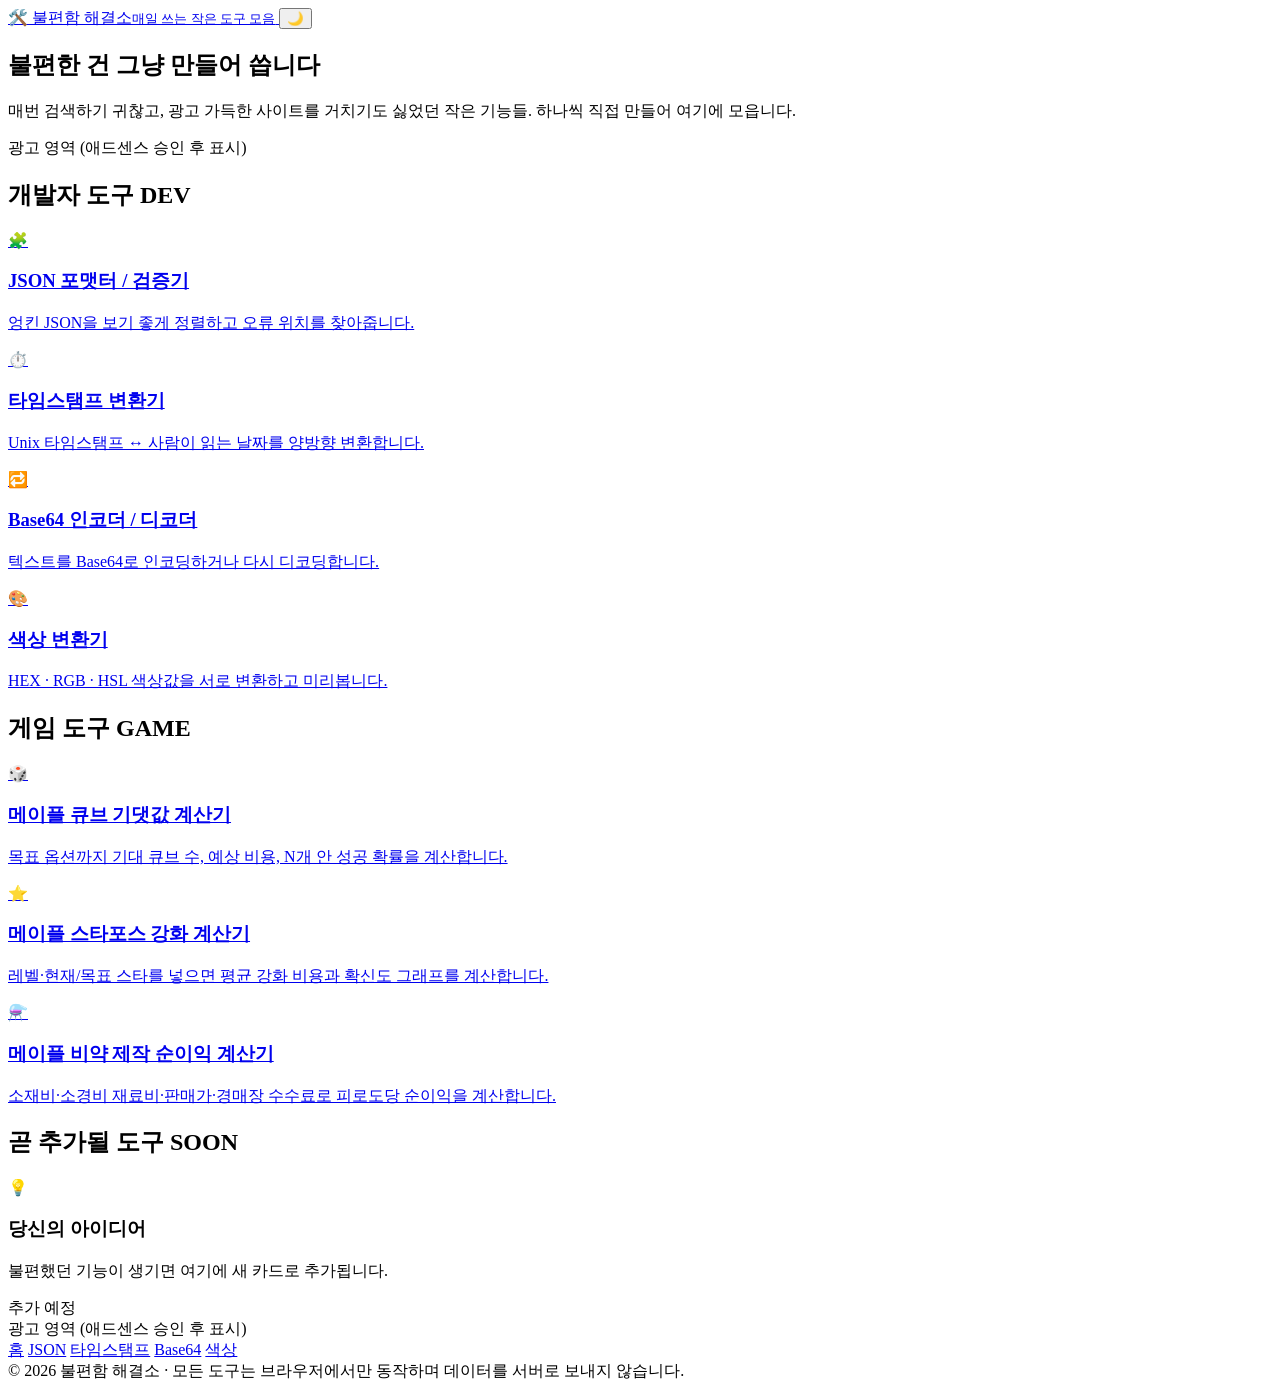
==== index.html @ 4e78b4d0 "Add site root files" ====
<!DOCTYPE html>
<html lang="ko">
<head>
  <meta charset="UTF-8" />
  <meta name="viewport" content="width=device-width, initial-scale=1.0" />
  <title>불편함 해결소 — 매일 쓰는 작은 도구 모음</title>
  <meta name="description" content="평소 불편했던 것들을 하나씩 도구로 만들어 모아둔 무료 웹 도구 모음. JSON 포맷터, 타임스탬프 변환기, Base64, 색상 변환기 등." />
  <meta name="theme-color" content="#4f46e5" />
  <link rel="icon" href="data:image/svg+xml,<svg xmlns='http://www.w3.org/2000/svg' viewBox='0 0 100 100'><text y='.9em' font-size='90'>🛠️</text></svg>" />
  <link rel="stylesheet" href="assets/style.css" />

  <!-- ===== Google AdSense ===== -->
  <!-- 애드센스 승인 후 아래 주석을 풀고 ca-pub-XXXXXXXXXXXXXXXX 를 본인 게시자 ID로 교체하세요 -->
  <!--
  <script async src="https://pagead2.googlesyndication.com/pagead/js/adsbygoogle.js?client=ca-pub-XXXXXXXXXXXXXXXX" crossorigin="anonymous"></script>
  -->
</head>
<body>
  <header class="site-header">
    <div class="header-inner">
      <a class="brand" href="index.html">
        <span class="logo">🛠️</span>
        <span>불편함 해결소<small>매일 쓰는 작은 도구 모음</small></span>
      </a>
      <button class="theme-toggle" onclick="toggleTheme()" aria-label="테마 전환">🌙</button>
    </div>
  </header>

  <main class="wrap">
    <section class="hero">
      <h1>불편한 건 그냥 만들어 씁니다</h1>
      <p>매번 검색하기 귀찮고, 광고 가득한 사이트를 거치기도 싫었던 작은 기능들. 하나씩 직접 만들어 여기에 모읍니다.</p>
    </section>

    <!-- 광고 슬롯 (상단) -->
    <div class="ad-slot" aria-label="광고 영역">광고 영역 (애드센스 승인 후 표시)</div>

    <h2 class="section-title">개발자 도구 <span class="pill">DEV</span></h2>
    <div class="grid">
      <a class="card" href="tools/json-formatter.html">
        <div class="emoji">🧩</div>
        <h3>JSON 포맷터 / 검증기</h3>
        <p>엉킨 JSON을 보기 좋게 정렬하고 오류 위치를 찾아줍니다.</p>
      </a>
      <a class="card" href="tools/timestamp.html">
        <div class="emoji">⏱️</div>
        <h3>타임스탬프 변환기</h3>
        <p>Unix 타임스탬프 ↔ 사람이 읽는 날짜를 양방향 변환합니다.</p>
      </a>
      <a class="card" href="tools/base64.html">
        <div class="emoji">🔁</div>
        <h3>Base64 인코더 / 디코더</h3>
        <p>텍스트를 Base64로 인코딩하거나 다시 디코딩합니다.</p>
      </a>
      <a class="card" href="tools/color-converter.html">
        <div class="emoji">🎨</div>
        <h3>색상 변환기</h3>
        <p>HEX · RGB · HSL 색상값을 서로 변환하고 미리봅니다.</p>
      </a>
    </div>

    <h2 class="section-title">게임 도구 <span class="pill">GAME</span></h2>
    <div class="grid">
      <a class="card" href="tools/cube-calculator.html">
        <div class="emoji">🎲</div>
        <h3>메이플 큐브 기댓값 계산기</h3>
        <p>목표 옵션까지 기대 큐브 수, 예상 비용, N개 안 성공 확률을 계산합니다.</p>
      </a>
      <a class="card" href="tools/starforce-calculator.html">
        <div class="emoji">⭐</div>
        <h3>메이플 스타포스 강화 계산기</h3>
        <p>레벨·현재/목표 스타를 넣으면 평균 강화 비용과 확신도 그래프를 계산합니다.</p>
      </a>
      <a class="card" href="tools/potion-calculator.html">
        <div class="emoji">⚗️</div>
        <h3>메이플 비약 제작 순이익 계산기</h3>
        <p>소재비·소경비 재료비·판매가·경매장 수수료로 피로도당 순이익을 계산합니다.</p>
      </a>
    </div>

    <h2 class="section-title">곧 추가될 도구 <span class="pill">SOON</span></h2>
    <div class="grid">
      <div class="card soon">
        <div class="emoji">💡</div>
        <h3>당신의 아이디어</h3>
        <p>불편했던 기능이 생기면 여기에 새 카드로 추가됩니다.</p>
        <span class="tag">추가 예정</span>
      </div>
    </div>

    <!-- 광고 슬롯 (하단) -->
    <div class="ad-slot" aria-label="광고 영역">광고 영역 (애드센스 승인 후 표시)</div>
  </main>

  <footer class="site-footer">
    <nav>
      <a href="index.html">홈</a>
      <a href="tools/json-formatter.html">JSON</a>
      <a href="tools/timestamp.html">타임스탬프</a>
      <a href="tools/base64.html">Base64</a>
      <a href="tools/color-converter.html">색상</a>
    </nav>
    <div>© 2026 불편함 해결소 · 모든 도구는 브라우저에서만 동작하며 데이터를 서버로 보내지 않습니다.</div>
  </footer>

  <script src="assets/app.js"></script>
</body>
</html>
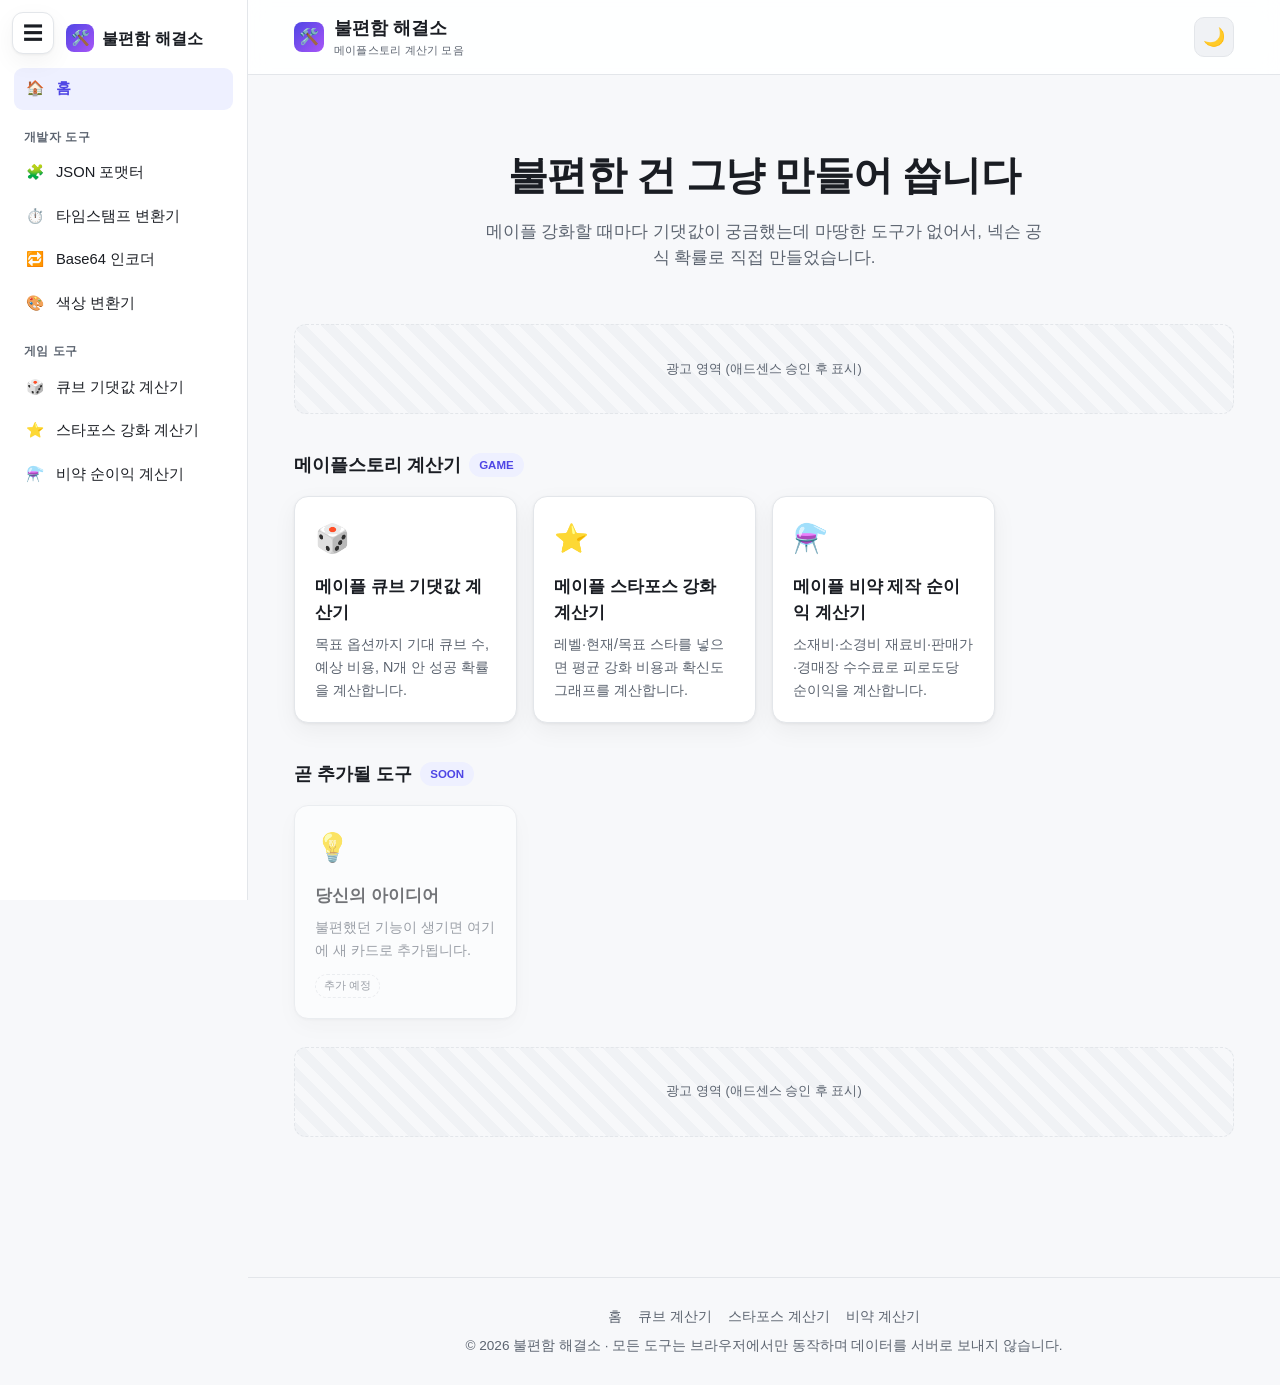
==== commit e44c9894: "Focus site on MapleStory calculators" ====
--- a/index.html
+++ b/index.html
@@ -3,8 +3,8 @@
 <head>
   <meta charset="UTF-8" />
   <meta name="viewport" content="width=device-width, initial-scale=1.0" />
-  <title>불편함 해결소 — 매일 쓰는 작은 도구 모음</title>
-  <meta name="description" content="평소 불편했던 것들을 하나씩 도구로 만들어 모아둔 무료 웹 도구 모음. JSON 포맷터, 타임스탬프 변환기, Base64, 색상 변환기 등." />
+  <title>불편함 해결소 — 메이플스토리 계산기 모음</title>
+  <meta name="description" content="메이플스토리 큐브 기댓값 계산기, 스타포스 강화 계산기, 비약 제작 순이익 계산기. 넥슨 공식 확률 기반 무료 계산기 모음." />
   <meta name="theme-color" content="#4f46e5" />
   <link rel="icon" href="data:image/svg+xml,<svg xmlns='http://www.w3.org/2000/svg' viewBox='0 0 100 100'><text y='.9em' font-size='90'>🛠️</text></svg>" />
   <link rel="stylesheet" href="assets/style.css" />
@@ -20,7 +20,7 @@
     <div class="header-inner">
       <a class="brand" href="index.html">
         <span class="logo">🛠️</span>
-        <span>불편함 해결소<small>매일 쓰는 작은 도구 모음</small></span>
+        <span>불편함 해결소<small>메이플스토리 계산기 모음</small></span>
       </a>
       <button class="theme-toggle" onclick="toggleTheme()" aria-label="테마 전환">🌙</button>
     </div>
@@ -29,37 +29,13 @@
   <main class="wrap">
     <section class="hero">
       <h1>불편한 건 그냥 만들어 씁니다</h1>
-      <p>매번 검색하기 귀찮고, 광고 가득한 사이트를 거치기도 싫었던 작은 기능들. 하나씩 직접 만들어 여기에 모읍니다.</p>
+      <p>메이플 강화할 때마다 기댓값이 궁금했는데 마땅한 도구가 없어서, 넥슨 공식 확률로 직접 만들었습니다.</p>
     </section>
 
     <!-- 광고 슬롯 (상단) -->
     <div class="ad-slot" aria-label="광고 영역">광고 영역 (애드센스 승인 후 표시)</div>
 
-    <h2 class="section-title">개발자 도구 <span class="pill">DEV</span></h2>
-    <div class="grid">
-      <a class="card" href="tools/json-formatter.html">
-        <div class="emoji">🧩</div>
-        <h3>JSON 포맷터 / 검증기</h3>
-        <p>엉킨 JSON을 보기 좋게 정렬하고 오류 위치를 찾아줍니다.</p>
-      </a>
-      <a class="card" href="tools/timestamp.html">
-        <div class="emoji">⏱️</div>
-        <h3>타임스탬프 변환기</h3>
-        <p>Unix 타임스탬프 ↔ 사람이 읽는 날짜를 양방향 변환합니다.</p>
-      </a>
-      <a class="card" href="tools/base64.html">
-        <div class="emoji">🔁</div>
-        <h3>Base64 인코더 / 디코더</h3>
-        <p>텍스트를 Base64로 인코딩하거나 다시 디코딩합니다.</p>
-      </a>
-      <a class="card" href="tools/color-converter.html">
-        <div class="emoji">🎨</div>
-        <h3>색상 변환기</h3>
-        <p>HEX · RGB · HSL 색상값을 서로 변환하고 미리봅니다.</p>
-      </a>
-    </div>
-
-    <h2 class="section-title">게임 도구 <span class="pill">GAME</span></h2>
+    <h2 class="section-title">메이플스토리 계산기 <span class="pill">GAME</span></h2>
     <div class="grid">
       <a class="card" href="tools/cube-calculator.html">
         <div class="emoji">🎲</div>
@@ -95,10 +71,9 @@
   <footer class="site-footer">
     <nav>
       <a href="index.html">홈</a>
-      <a href="tools/json-formatter.html">JSON</a>
-      <a href="tools/timestamp.html">타임스탬프</a>
-      <a href="tools/base64.html">Base64</a>
-      <a href="tools/color-converter.html">색상</a>
+      <a href="tools/cube-calculator.html">큐브 계산기</a>
+      <a href="tools/starforce-calculator.html">스타포스 계산기</a>
+      <a href="tools/potion-calculator.html">비약 계산기</a>
     </nav>
     <div>© 2026 불편함 해결소 · 모든 도구는 브라우저에서만 동작하며 데이터를 서버로 보내지 않습니다.</div>
   </footer>
--- a/assets/style.css
+++ b/assets/style.css
@@ -0,0 +1,205 @@
+/* ===== 불편함 해결소 — 공통 스타일 ===== */
+:root {
+  --bg: #f7f8fa;
+  --surface: #ffffff;
+  --surface-2: #f0f2f5;
+  --text: #1a1d23;
+  --text-muted: #5c6470;
+  --border: #e3e6ea;
+  --accent: #4f46e5;
+  --accent-hover: #4338ca;
+  --accent-soft: #eef0ff;
+  --danger: #dc2626;
+  --success: #16a34a;
+  --radius: 14px;
+  --shadow: 0 1px 3px rgba(0,0,0,.06), 0 8px 24px rgba(0,0,0,.05);
+  --maxw: 980px;
+}
+[data-theme="dark"] {
+  --bg: #0e1117;
+  --surface: #171b22;
+  --surface-2: #1f242d;
+  --text: #e6e9ee;
+  --text-muted: #9aa3b0;
+  --border: #2a3039;
+  --accent: #7c83ff;
+  --accent-hover: #9aa0ff;
+  --accent-soft: #1d2233;
+  --shadow: 0 1px 3px rgba(0,0,0,.4), 0 8px 24px rgba(0,0,0,.35);
+}
+
+* { box-sizing: border-box; }
+html { scroll-behavior: smooth; }
+body {
+  margin: 0;
+  font-family: -apple-system, BlinkMacSystemFont, "Segoe UI", "Apple SD Gothic Neo",
+    "Noto Sans KR", Roboto, "Malgun Gothic", sans-serif;
+  background: var(--bg);
+  color: var(--text);
+  line-height: 1.6;
+  -webkit-font-smoothing: antialiased;
+}
+a { color: var(--accent); text-decoration: none; }
+a:hover { text-decoration: underline; }
+
+/* ===== 사이드바 메뉴 ===== */
+.app-sidebar {
+  position: fixed; top: 0; left: 0; z-index: 40;
+  width: 248px; height: 100%; overflow-y: auto;
+  background: var(--surface); border-right: 1px solid var(--border);
+  padding: 18px 14px; transform: translateX(-100%); transition: transform .22s ease;
+}
+.app-sidebar.open { transform: translateX(0); }
+.app-sidebar .sb-brand { display: flex; align-items: center; gap: 8px; font-weight: 800; font-size: 1.02rem; padding: 6px 8px 16px 52px; }
+.app-sidebar .sb-brand .logo {
+  width: 28px; height: 28px; border-radius: 8px; flex: none;
+  background: linear-gradient(135deg, var(--accent), #a855f7);
+  display: grid; place-items: center; font-size: 15px;
+}
+.app-sidebar .sb-group { font-size: .72rem; font-weight: 700; color: var(--text-muted); letter-spacing: .04em; text-transform: uppercase; padding: 16px 10px 6px; }
+.app-sidebar .sb-link {
+  display: flex; align-items: center; gap: 10px; padding: 9px 10px; margin-bottom: 2px;
+  border-radius: 9px; color: var(--text); font-size: .92rem; text-decoration: none; transition: background .12s;
+}
+.app-sidebar .sb-link:hover { background: var(--surface-2); text-decoration: none; }
+.app-sidebar .sb-link.active { background: var(--accent-soft); color: var(--accent); font-weight: 700; }
+.app-sidebar .sb-ico { width: 22px; text-align: center; flex: none; }
+
+.sidebar-toggle {
+  position: fixed; top: 12px; left: 12px; z-index: 50;
+  width: 42px; height: 42px; border-radius: 11px; cursor: pointer; font-size: 20px;
+  border: 1px solid var(--border); background: var(--surface); color: var(--text);
+  display: grid; place-items: center; box-shadow: var(--shadow);
+}
+.sidebar-overlay {
+  position: fixed; inset: 0; z-index: 35; background: rgba(0,0,0,.4);
+  opacity: 0; pointer-events: none; transition: opacity .2s;
+}
+.sidebar-overlay.show { opacity: 1; pointer-events: auto; }
+/* 모바일에서 열렸을 때만 그림자 */
+@media (max-width: 899px) { .app-sidebar.open { box-shadow: 0 0 40px rgba(0,0,0,.25); } }
+
+/* 데스크톱: 열려 있을 때만 본문을 오른쪽으로 밀고, 오버레이는 사용 안 함 */
+@media (min-width: 900px) {
+  body.has-sidebar { transition: padding-left .22s ease; }
+  body.has-sidebar.sidebar-open { padding-left: 248px; }
+  .sidebar-overlay { display: none; }
+}
+
+/* ===== 헤더 ===== */
+.site-header {
+  position: sticky; top: 0; z-index: 20;
+  background: color-mix(in srgb, var(--surface) 88%, transparent);
+  backdrop-filter: saturate(160%) blur(10px);
+  border-bottom: 1px solid var(--border);
+}
+.header-inner {
+  max-width: var(--maxw); margin: 0 auto; padding: 14px 20px;
+  display: flex; align-items: center; justify-content: space-between; gap: 16px;
+}
+/* 떠 있는 ☰ 버튼과 겹치지 않도록 헤더 왼쪽 여백 (사이드바 닫혔을 때 대비) */
+.header-inner { padding-left: 64px; }
+/* 데스크톱에서 사이드바가 열려 본문이 밀린 상태면 여백 원복 */
+@media (min-width: 900px) { body.sidebar-open .header-inner { padding-left: 20px; } }
+.brand { display: flex; align-items: center; gap: 10px; font-weight: 800; font-size: 1.1rem; color: var(--text); }
+.brand:hover { text-decoration: none; }
+.brand .logo {
+  width: 30px; height: 30px; border-radius: 8px;
+  background: linear-gradient(135deg, var(--accent), #a855f7);
+  display: grid; place-items: center; color: #fff; font-size: 16px;
+}
+.brand small { display:block; font-weight: 500; font-size: .68rem; color: var(--text-muted); letter-spacing: .02em; }
+.theme-toggle {
+  border: 1px solid var(--border); background: var(--surface-2); color: var(--text);
+  width: 40px; height: 40px; border-radius: 10px; cursor: pointer; font-size: 18px;
+  display: grid; place-items: center; transition: .15s;
+}
+.theme-toggle:hover { border-color: var(--accent); }
+
+/* ===== 레이아웃 ===== */
+.wrap { max-width: var(--maxw); margin: 0 auto; padding: 28px 20px 64px; }
+.hero { text-align: center; padding: 40px 16px 24px; }
+.hero h1 { font-size: clamp(1.7rem, 4vw, 2.5rem); margin: 0 0 12px; letter-spacing: -.02em; }
+.hero p { color: var(--text-muted); max-width: 560px; margin: 0 auto; font-size: 1.05rem; }
+
+.section-title { font-size: 1.15rem; margin: 36px 0 16px; display:flex; align-items:center; gap:8px; }
+.section-title .pill { font-size:.72rem; background:var(--accent-soft); color:var(--accent); padding:3px 10px; border-radius:999px; font-weight:700; }
+
+/* ===== 카드 그리드 ===== */
+.grid { display: grid; grid-template-columns: repeat(auto-fill, minmax(220px,1fr)); gap: 16px; }
+.card {
+  display: block; background: var(--surface); border: 1px solid var(--border);
+  border-radius: var(--radius); padding: 20px; box-shadow: var(--shadow);
+  transition: transform .15s, border-color .15s; color: var(--text);
+}
+.card:hover { transform: translateY(-3px); border-color: var(--accent); text-decoration: none; }
+.card .emoji { font-size: 28px; }
+.card h3 { margin: 12px 0 6px; font-size: 1.05rem; }
+.card p { margin: 0; color: var(--text-muted); font-size: .9rem; }
+.card.soon { opacity: .6; }
+.card.soon:hover { transform: none; border-color: var(--border); cursor: default; }
+.card .tag { display:inline-block; margin-top:12px; font-size:.7rem; color:var(--text-muted); border:1px dashed var(--border); padding:2px 8px; border-radius:999px; }
+
+/* ===== 도구 페이지 ===== */
+.tool-head { margin-bottom: 8px; }
+.breadcrumb { font-size: .85rem; color: var(--text-muted); margin-bottom: 18px; }
+.tool-head h1 { font-size: 1.7rem; margin: 0 0 8px; }
+.tool-head .desc { color: var(--text-muted); margin: 0; }
+
+.panel {
+  background: var(--surface); border: 1px solid var(--border);
+  border-radius: var(--radius); padding: 22px; box-shadow: var(--shadow); margin-top: 22px;
+}
+.field { margin-bottom: 16px; }
+.field label { display:block; font-weight:600; font-size:.9rem; margin-bottom:6px; }
+textarea, input[type="text"], input[type="number"], select {
+  width: 100%; font-family: inherit; font-size: .95rem; color: var(--text);
+  background: var(--surface-2); border: 1px solid var(--border);
+  border-radius: 10px; padding: 12px 14px; transition: border-color .15s;
+}
+textarea { resize: vertical; min-height: 140px; font-family: ui-monospace, SFMono-Regular, Menlo, Consolas, monospace; }
+textarea:focus, input:focus, select:focus { outline: none; border-color: var(--accent); }
+.mono { font-family: ui-monospace, SFMono-Regular, Menlo, Consolas, monospace; }
+
+.btn-row { display:flex; flex-wrap:wrap; gap:10px; margin: 4px 0 0; }
+button.btn {
+  font-family: inherit; font-size: .92rem; font-weight: 600; cursor: pointer;
+  border: 1px solid var(--border); background: var(--surface-2); color: var(--text);
+  padding: 10px 18px; border-radius: 10px; transition: .15s;
+}
+button.btn:hover { border-color: var(--accent); }
+button.btn.primary { background: var(--accent); border-color: var(--accent); color: #fff; }
+button.btn.primary:hover { background: var(--accent-hover); }
+
+.result { margin-top: 18px; }
+.msg { font-size: .88rem; padding: 8px 0; min-height: 1.4em; }
+.msg.err { color: var(--danger); }
+.msg.ok { color: var(--success); }
+
+.swatch { width: 100%; height: 90px; border-radius: 10px; border: 1px solid var(--border); margin-bottom: 14px; }
+.out-grid { display:grid; grid-template-columns: repeat(auto-fit, minmax(160px,1fr)); gap: 12px; }
+.out-grid .out { background: var(--surface-2); border:1px solid var(--border); border-radius:10px; padding:12px; }
+.out-grid .out span { display:block; font-size:.72rem; color:var(--text-muted); margin-bottom:4px; }
+.out-grid .out b { font-family: ui-monospace, monospace; font-weight:600; font-size:.95rem; }
+
+/* ===== 애드센스 슬롯 ===== */
+.ad-slot {
+  margin: 28px auto; max-width: var(--maxw); min-height: 90px;
+  display: grid; place-items: center; text-align: center;
+  background: repeating-linear-gradient(45deg, var(--surface-2), var(--surface-2) 10px, transparent 10px, transparent 20px);
+  border: 1px dashed var(--border); border-radius: 12px; color: var(--text-muted); font-size: .8rem;
+}
+/* 애드센스 승인 후, .ad-slot 안의 안내 문구를 실제 <ins> 광고 코드로 교체하세요 */
+
+/* ===== 푸터 ===== */
+.site-footer {
+  border-top: 1px solid var(--border); margin-top: 48px;
+  padding: 28px 20px; text-align: center; color: var(--text-muted); font-size: .85rem;
+}
+.site-footer a { color: var(--text-muted); }
+.site-footer nav { margin-bottom: 8px; display:flex; gap:16px; justify-content:center; flex-wrap:wrap; }
+
+@media (max-width: 520px) {
+  .wrap { padding: 20px 16px 48px; }
+  .panel { padding: 16px; }
+}
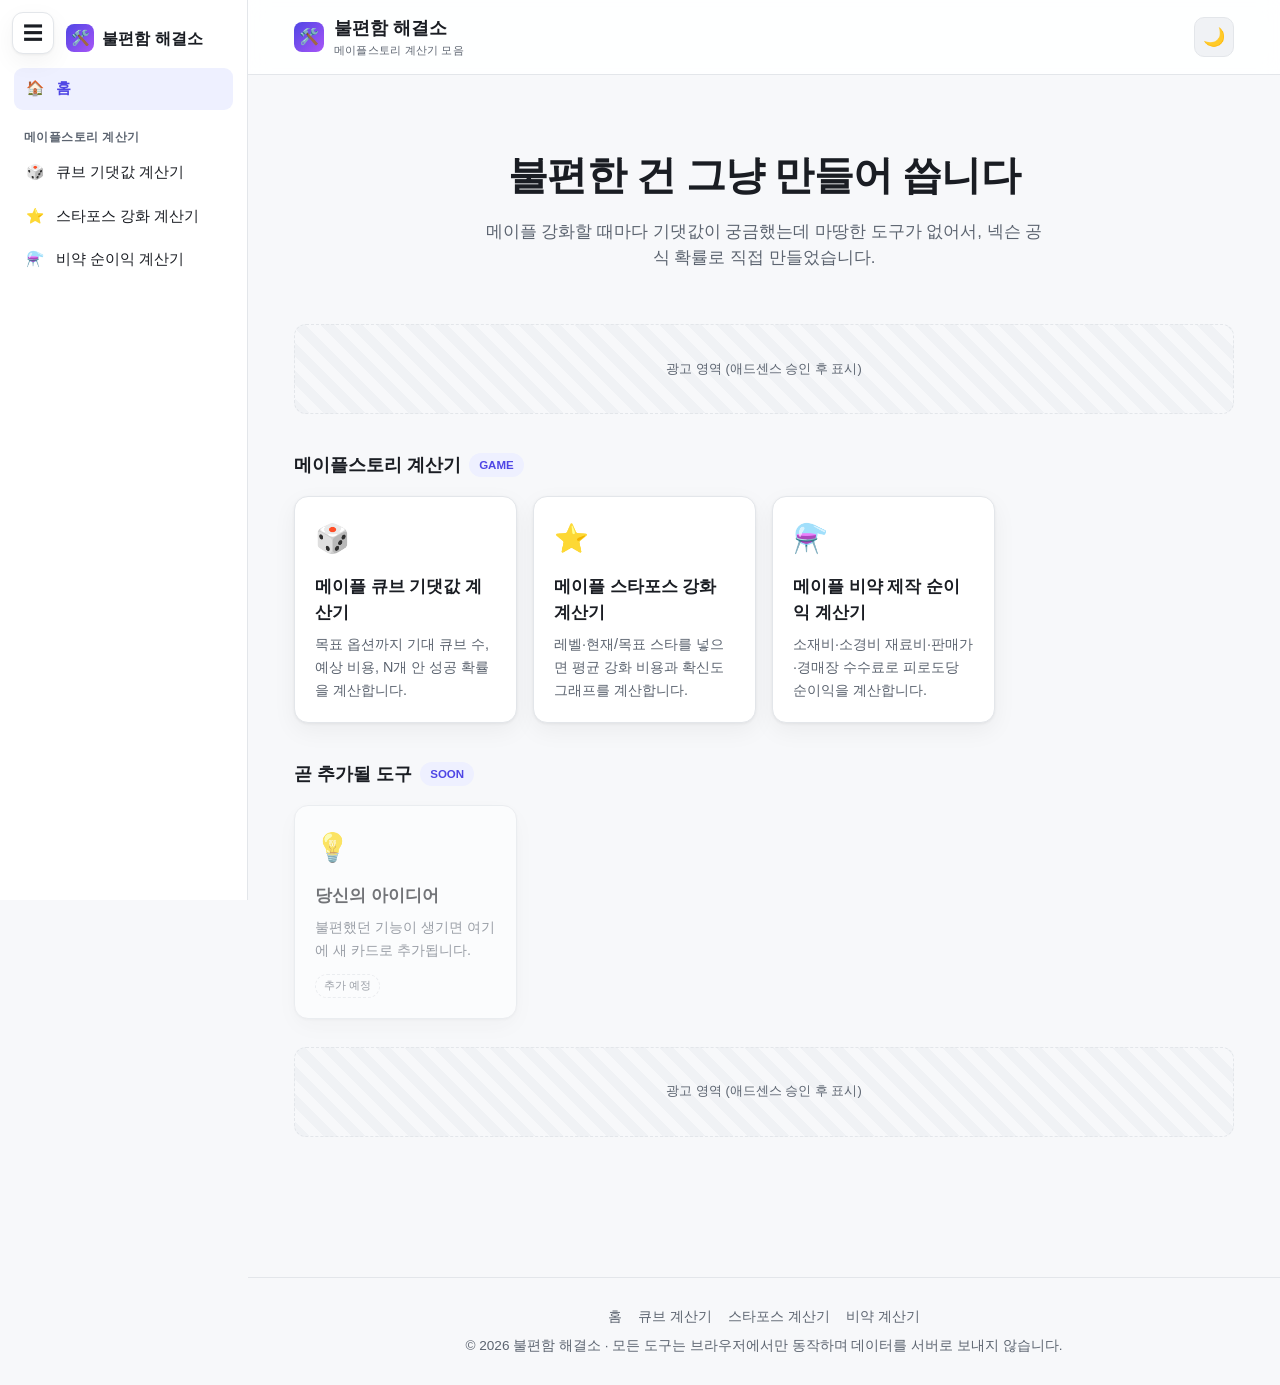
==== commit 70be71e0: "Cache-bust assets" ====
--- a/index.html
+++ b/index.html
@@ -7,7 +7,7 @@
   <meta name="description" content="메이플스토리 큐브 기댓값 계산기, 스타포스 강화 계산기, 비약 제작 순이익 계산기. 넥슨 공식 확률 기반 무료 계산기 모음." />
   <meta name="theme-color" content="#4f46e5" />
   <link rel="icon" href="data:image/svg+xml,<svg xmlns='http://www.w3.org/2000/svg' viewBox='0 0 100 100'><text y='.9em' font-size='90'>🛠️</text></svg>" />
-  <link rel="stylesheet" href="assets/style.css" />
+  <link rel="stylesheet" href="assets/style.css?v=2" />
 
   <!-- ===== Google AdSense ===== -->
   <!-- 애드센스 승인 후 아래 주석을 풀고 ca-pub-XXXXXXXXXXXXXXXX 를 본인 게시자 ID로 교체하세요 -->
@@ -78,6 +78,6 @@
     <div>© 2026 불편함 해결소 · 모든 도구는 브라우저에서만 동작하며 데이터를 서버로 보내지 않습니다.</div>
   </footer>
 
-  <script src="assets/app.js"></script>
+  <script src="assets/app.js?v=2"></script>
 </body>
 </html>
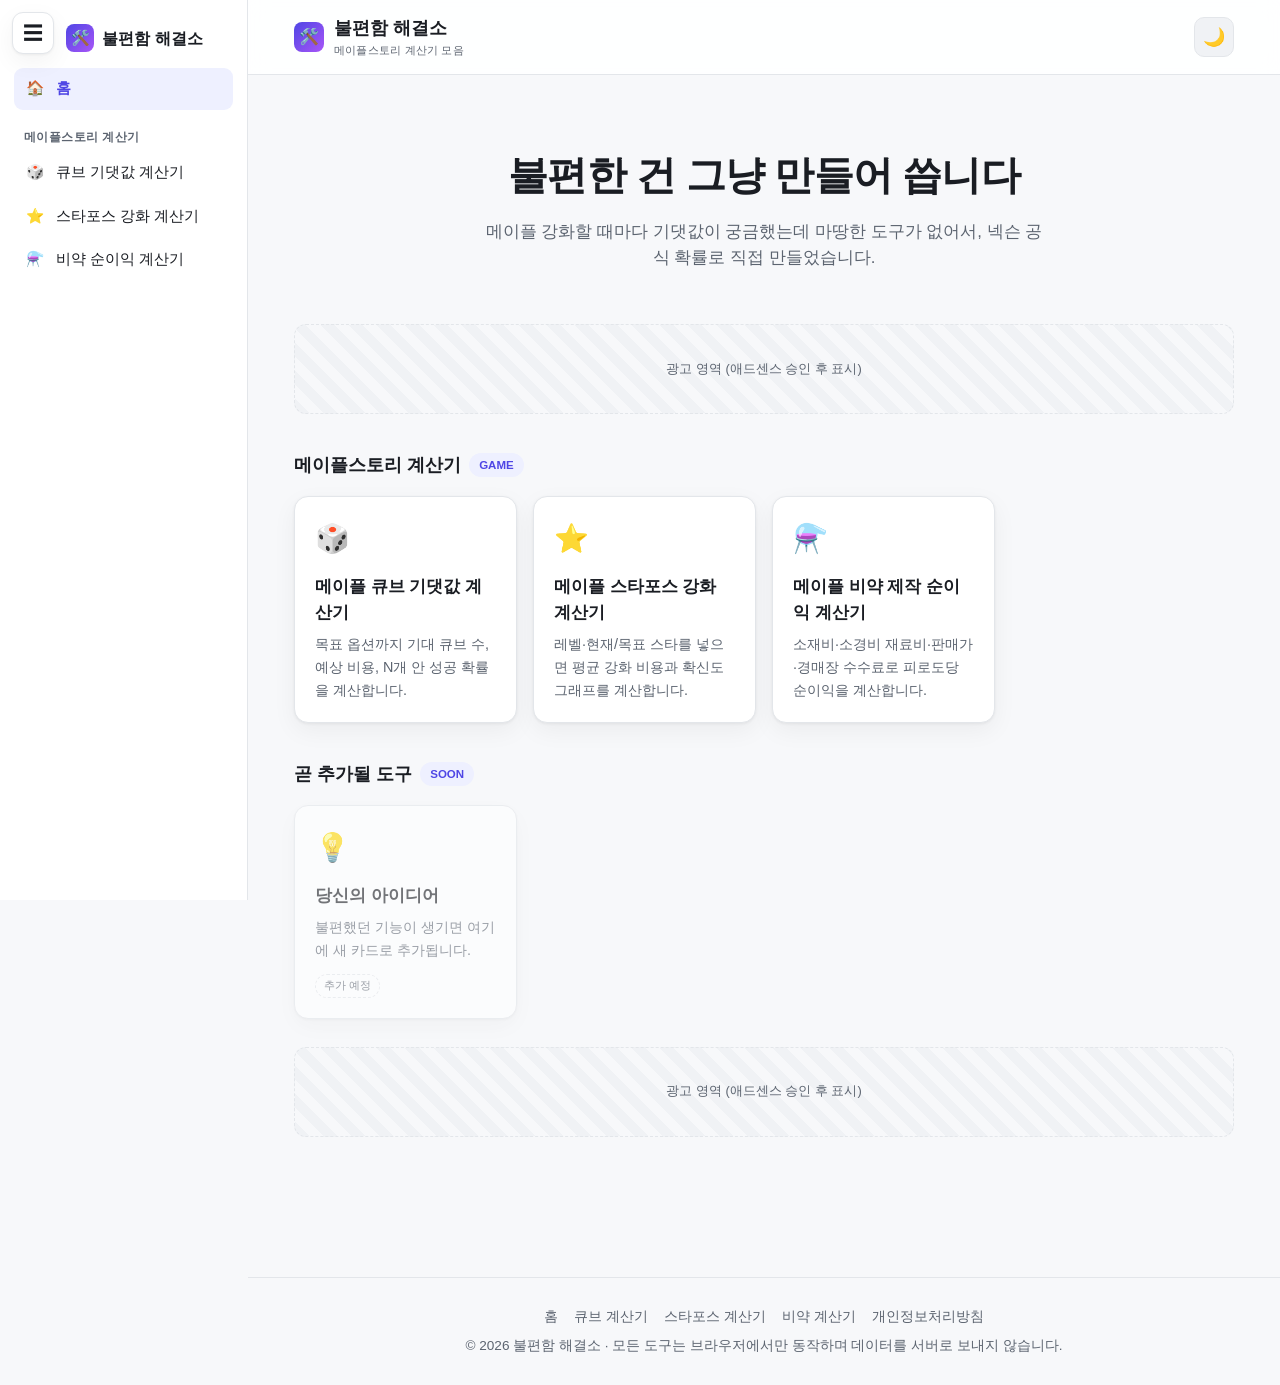
==== commit 3fe42f45: "Add privacy policy page" ====
--- a/index.html
+++ b/index.html
@@ -74,6 +74,7 @@
       <a href="tools/cube-calculator.html">큐브 계산기</a>
       <a href="tools/starforce-calculator.html">스타포스 계산기</a>
       <a href="tools/potion-calculator.html">비약 계산기</a>
+      <a href="privacy.html">개인정보처리방침</a>
     </nav>
     <div>© 2026 불편함 해결소 · 모든 도구는 브라우저에서만 동작하며 데이터를 서버로 보내지 않습니다.</div>
   </footer>
